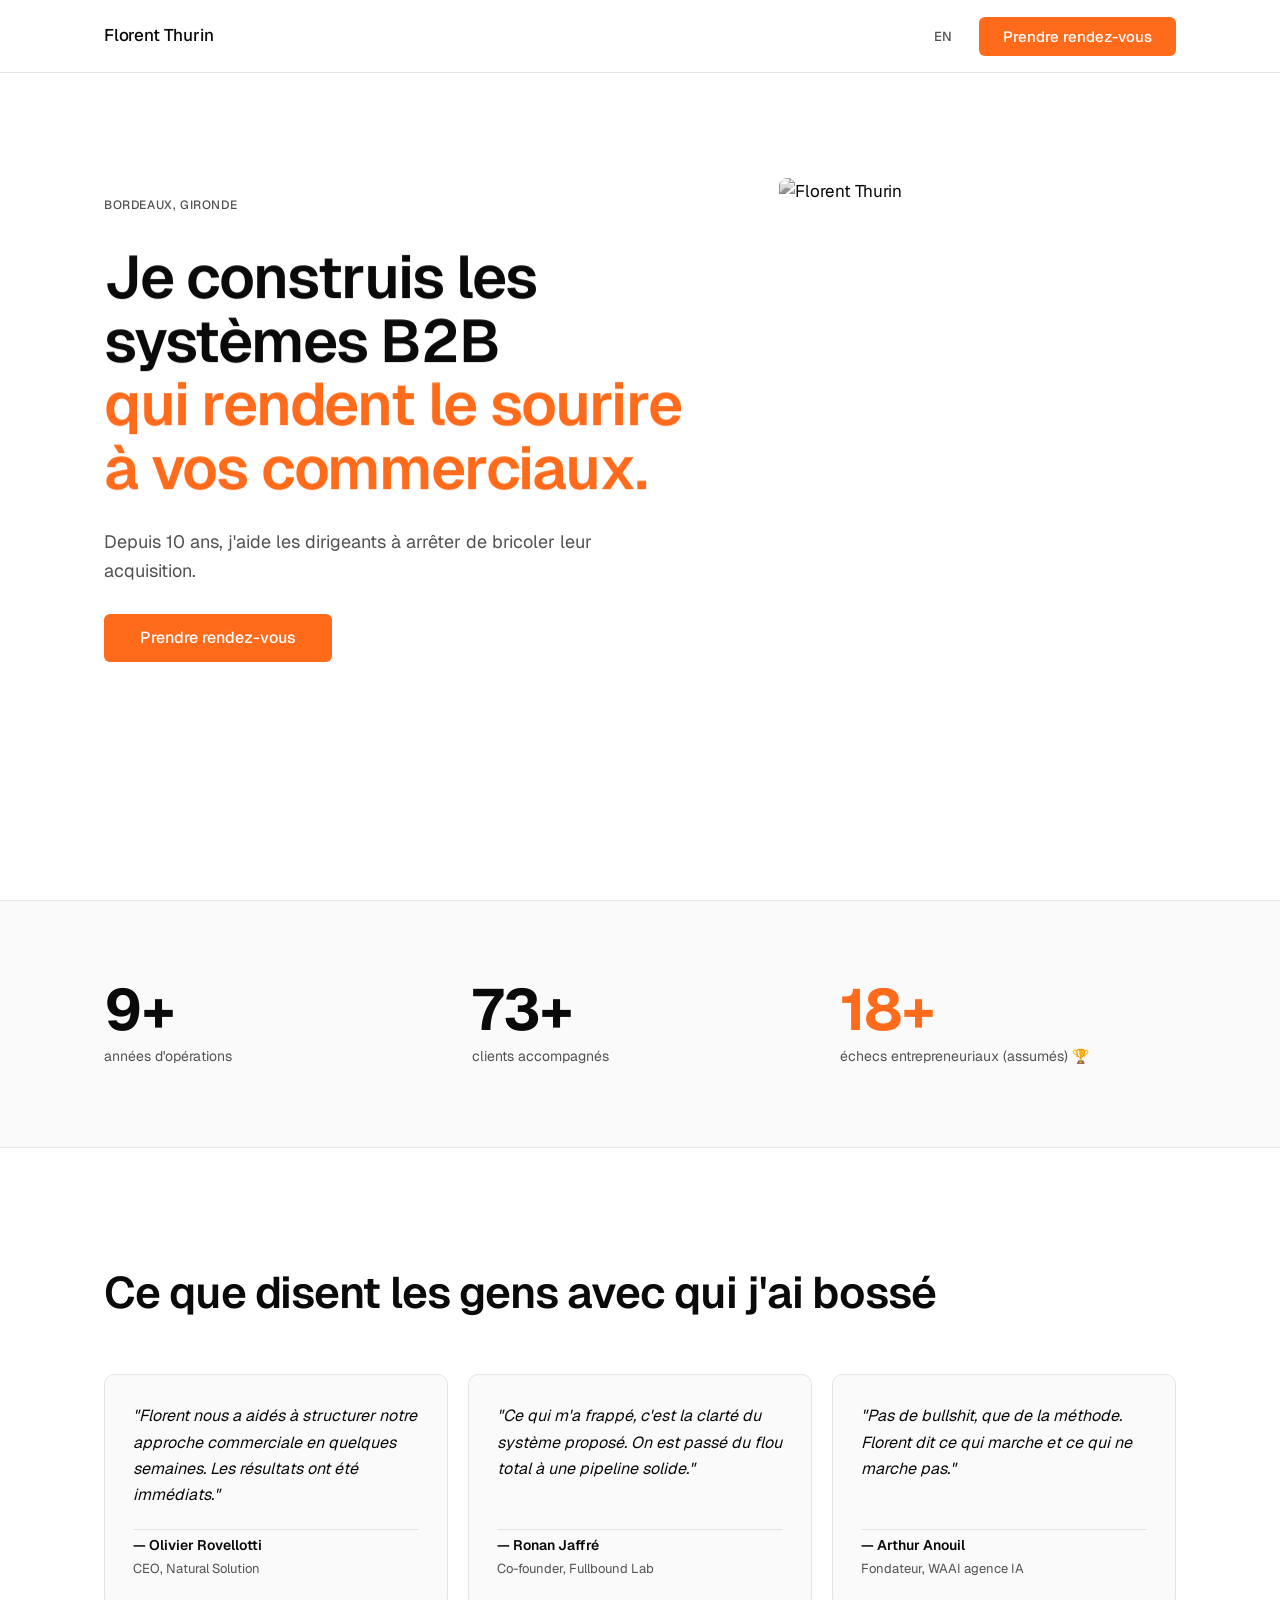
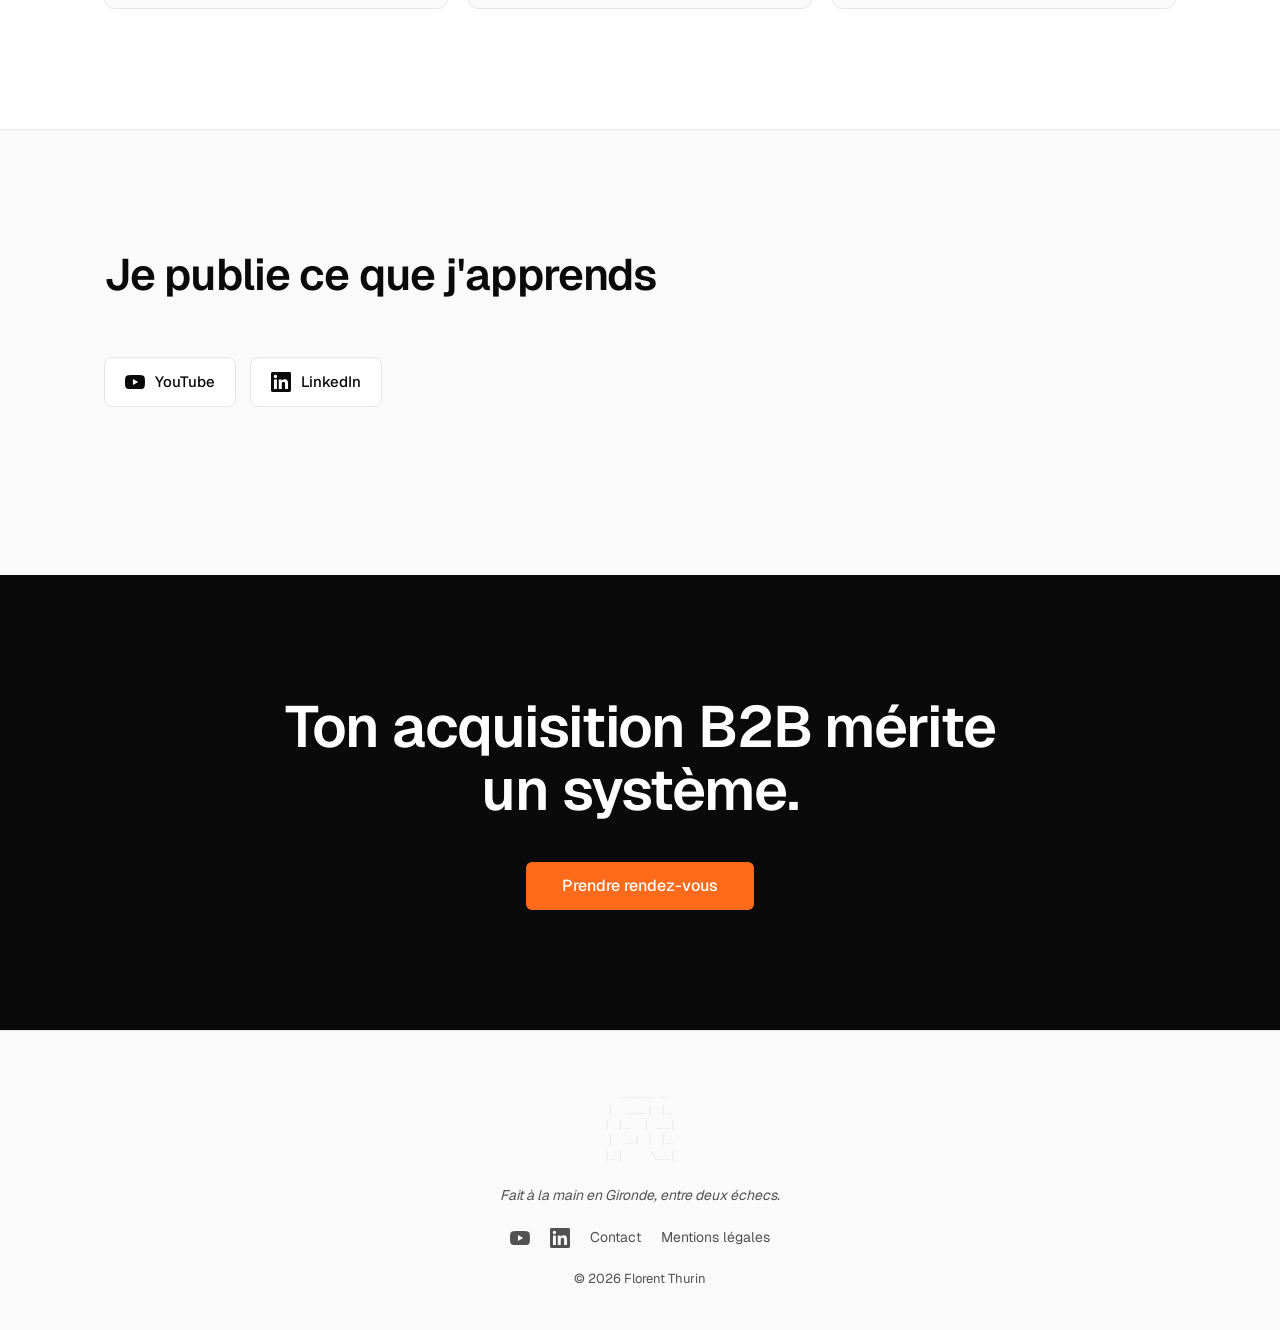
==== florentthurin-site/index.html @ 7fe62f09 "feat: intègre landing /comptable dans florentthurin-site" ====
<!DOCTYPE html>
<html lang="fr" data-lang="fr">
<head>
  <meta charset="UTF-8" />
  <meta name="viewport" content="width=device-width, initial-scale=1.0" />
  <title>Florent Thurin — Builder B2B & Go-to-Market</title>
  <meta name="description" content="Florent Thurin construit des systèmes B2B qui remplissent des agendas commerciaux. 10 ans d'expérience, 50+ clients accompagnés en Gironde et en France." />

  <!-- Open Graph -->
  <meta property="og:title" content="Florent Thurin — Builder B2B & Go-to-Market" />
  <meta property="og:description" content="Je construis des systèmes B2B qui remplissent des agendas commerciaux." />
  <meta property="og:image" content="https://florentthurin.com/assets/og-image.jpg" />
  <meta property="og:url" content="https://florentthurin.com" />
  <meta property="og:type" content="website" />
  <meta property="og:locale" content="fr_FR" />

  <!-- Twitter Card -->
  <meta name="twitter:card" content="summary_large_image" />
  <meta name="twitter:title" content="Florent Thurin — Builder B2B & Go-to-Market" />
  <meta name="twitter:description" content="Je construis des systèmes B2B qui remplissent des agendas commerciaux." />
  <meta name="twitter:image" content="https://florentthurin.com/assets/og-image.jpg" />

  <!-- JSON-LD Person -->
  <script type="application/ld+json">
  {
    "@context": "https://schema.org",
    "@type": "Person",
    "name": "Florent Thurin",
    "url": "https://florentthurin.com",
    "jobTitle": "Builder B2B & Go-to-Market",
    "description": "Je construis des systèmes B2B qui remplissent des agendas commerciaux.",
    "address": {
      "@type": "PostalAddress",
      "addressRegion": "Gironde",
      "addressCountry": "FR"
    },
    "sameAs": [
      "https://www.linkedin.com/in/florentthurin/",
      "https://www.youtube.com/@FlorentThurin"
    ]
  }
  </script>

  <!-- Fonts (Geist, fallback Inter) -->
  <link rel="preconnect" href="https://fonts.googleapis.com" />
  <link rel="preconnect" href="https://fonts.gstatic.com" crossorigin />
  <link href="https://fonts.googleapis.com/css2?family=Geist:wght@400;500;600;700&display=swap" rel="stylesheet" />

  <!-- Critical inline CSS (above-the-fold) -->
  <style>
    :root {
      --bg-primary: #FFFFFF;
      --bg-secondary: #FAFAFA;
      --text-primary: #0A0A0A;
      --text-secondary: #525252;
      --border: #E5E5E5;
      --accent: #FF6B1A;
      --accent-hover: #E55A0D;
      --font: 'Geist', 'Inter', -apple-system, system-ui, sans-serif;
      --max-width: 1200px;
      --pad-x: clamp(24px, 5vw, 80px);
    }
    *, *::before, *::after { box-sizing: border-box; margin: 0; padding: 0; }
    html { scroll-behavior: smooth; }
    body {
      font-family: var(--font);
      font-size: 17px;
      line-height: 1.6;
      color: var(--text-primary);
      background: var(--bg-primary);
      -webkit-font-smoothing: antialiased;
      -moz-osx-font-smoothing: grayscale;
    }
    .site-header {
      position: fixed;
      top: 0; left: 0; right: 0;
      z-index: 100;
      background: rgba(255,255,255,0.92);
      backdrop-filter: blur(12px);
      -webkit-backdrop-filter: blur(12px);
      border-bottom: 1px solid var(--border);
      transition: box-shadow 0.2s;
    }
    .site-header.scrolled { box-shadow: 0 2px 12px rgba(0,0,0,0.06); }
    .container { max-width: var(--max-width); margin: 0 auto; padding: 0 var(--pad-x); }
    .hero { min-height: 100svh; display: flex; align-items: center; padding-top: 72px; }
  </style>

  <link rel="stylesheet" href="styles.css" />

  <!-- Plausible Analytics — RGPD-friendly, sans cookies. Décommenter après déploiement. -->
  <!-- <script defer data-domain="florentthurin.com" src="https://plausible.io/js/script.js"></script> -->

  <link rel="icon" href="/assets/favicon.svg" type="image/svg+xml" />
  <link rel="icon" href="/assets/favicon.ico" sizes="any" />
</head>
<body>
  <!--
  ███████╗██╗      ██████╗ ██████╗ ███████╗███╗   ██╗████████╗
  ██╔════╝██║     ██╔═══██╗██╔══██╗██╔════╝████╗  ██║╚══██╔══╝
  █████╗  ██║     ██║   ██║██████╔╝█████╗  ██╔██╗ ██║   ██║
  ██╔══╝  ██║     ██║   ██║██╔══██╗██╔══╝  ██║╚██╗██║   ██║
  ██║     ███████╗╚██████╔╝██║  ██║███████╗██║ ╚████║   ██║
  ╚═╝     ╚══════╝ ╚═════╝ ╚═╝  ╚═╝╚══════╝╚═╝  ╚═══╝   ╚═╝

  ████████╗██╗  ██╗██╗   ██╗██████╗ ██╗███╗   ██╗
  ╚══██╔══╝██║  ██║██║   ██║██╔══██╗██║████╗  ██║
     ██║   ███████║██║   ██║██████╔╝██║██╔██╗ ██║
     ██║   ██╔══██║██║   ██║██╔══██╗██║██║╚██╗██║
     ██║   ██║  ██║╚██████╔╝██║  ██║██║██║ ╚████║
     ╚═╝   ╚═╝  ╚═╝ ╚═════╝ ╚═╝  ╚═╝╚═╝╚═╝  ╚═══╝

  Tu fouilles dans le code source ?
  C'est ce que je ferais aussi.
  Envoie-moi un DM → https://www.linkedin.com/in/florentthurin/
  -->

  <!-- HEADER -->
  <header class="site-header" id="site-header">
    <div class="container header-inner">
      <a href="/" class="logo" aria-label="Florent Thurin — accueil">Florent Thurin</a>
      <nav class="header-nav" aria-label="Navigation">
        <button class="lang-switch" id="lang-switch" aria-label="Switch to English">EN</button>
        <a href="https://calendly.com/florent-19/appel-intro" class="btn btn-primary cta-link" data-i18n="cta">Prendre rendez-vous</a>
      </nav>
    </div>
  </header>

  <main>
    <!-- HERO -->
    <section class="hero" id="hero" aria-label="Introduction">
      <div class="container hero-inner">
        <div class="hero-content">
          <div class="hero-eyebrow">
            <span class="label">Bordeaux, Gironde</span>
          </div>
          <h1 class="hero-title">
            <span class="reveal-line"><span class="reveal-inner" data-i18n="heroLine1">Je construis les systèmes B2B</span></span>
            <span class="reveal-line"><span class="reveal-inner accent-line" data-i18n="heroLine2">qui rendent le sourire à vos commerciaux.</span></span>
          </h1>
          <p class="hero-subtitle" data-i18n="heroSubtitle">
            Depuis 10 ans, j'aide les dirigeants à arrêter de bricoler leur acquisition.
          </p>
          <div class="hero-cta">
            <a href="https://calendly.com/florent-19/appel-intro" class="btn btn-primary btn-large cta-link" data-i18n="cta">
              Prendre rendez-vous
            </a>
          </div>
        </div>
        <div class="hero-photo">
          <img src="/assets/portrait.jpg" alt="Florent Thurin" class="portrait" width="480" height="600" loading="eager" />
        </div>
      </div>
    </section>

    <!-- STATS -->
    <section class="stats" id="stats" aria-label="Chiffres clés">
      <div class="container">
        <div class="stats-grid">
          <div class="stat-item">
            <span class="stat-number" data-target="10" data-suffix="+">10+</span>
            <span class="stat-label" data-i18n="stat1">années d'opérations</span>
          </div>
          <div class="stat-item">
            <span class="stat-number" data-target="80" data-suffix="+">80+</span>
            <span class="stat-label" data-i18n="stat2">clients accompagnés</span>
          </div>
          <div class="stat-item stat-trophy" tabindex="0" aria-describedby="trophy-tooltip">
            <span class="stat-number" data-target="20" data-suffix="+">20+</span>
            <span class="stat-label" data-i18n="stat4">échecs entrepreneuriaux <em>(assumés)</em> 🏆</span>
            <div class="stat-tooltip" id="trophy-tooltip" role="tooltip" data-i18n="stat4Tooltip">
              Dont 3 dont je suis encore fier.
            </div>
          </div>
        </div>
      </div>
    </section>

    <!-- TÉMOIGNAGES -->
    <section class="testimonials" id="testimonials" aria-label="Témoignages">
      <div class="container">
        <h2 class="section-title" data-i18n="testimonialsTitle">Ce que disent les gens avec qui j'ai bossé</h2>
        <div class="testimonials-grid">
          <figure class="testimonial-card">
            <blockquote>
              <p data-i18n="t1text">"Florent nous a aidés à structurer notre approche commerciale en quelques semaines. Les résultats ont été immédiats."</p>
            </blockquote>
            <figcaption>
              <strong data-i18n="t1author">— Prénom Nom</strong>
              <span data-i18n="t1role">CEO, Entreprise</span>
            </figcaption>
          </figure>
          <figure class="testimonial-card">
            <blockquote>
              <p data-i18n="t2text">"Ce qui m'a frappé, c'est la clarté du système proposé. On est passé du flou total à une pipeline solide."</p>
            </blockquote>
            <figcaption>
              <strong data-i18n="t2author">— Prénom Nom</strong>
              <span data-i18n="t2role">Fondateur, Startup</span>
            </figcaption>
          </figure>
          <figure class="testimonial-card">
            <blockquote>
              <p data-i18n="t3text">"Pas de bullshit, que de la méthode. Florent dit ce qui marche et ce qui ne marche pas."</p>
            </blockquote>
            <figcaption>
              <strong data-i18n="t3author">— Prénom Nom</strong>
              <span data-i18n="t3role">Directeur Commercial, PME</span>
            </figcaption>
          </figure>
        </div>
      </div>
    </section>

    <!-- CONTENUS & RESSOURCES -->
    <section class="content-section" id="content" aria-label="Contenus">
      <div class="container">
        <h2 class="section-title" data-i18n="contentTitle">Je publie ce que j'apprends</h2>
        <div class="content-platforms">
          <a href="https://www.youtube.com/@FlorentThurin" class="platform-card" target="_blank" rel="noopener noreferrer" aria-label="Chaîne YouTube de Florent Thurin">
            <svg class="platform-icon" viewBox="0 0 24 24" fill="currentColor" aria-hidden="true">
              <path d="M23.498 6.186a3.016 3.016 0 0 0-2.122-2.136C19.505 3.545 12 3.545 12 3.545s-7.505 0-9.377.505A3.017 3.017 0 0 0 .502 6.186C0 8.07 0 12 0 12s0 3.93.502 5.814a3.016 3.016 0 0 0 2.122 2.136c1.871.505 9.376.505 9.376.505s7.505 0 9.377-.505a3.015 3.015 0 0 0 2.122-2.136C24 15.93 24 12 24 12s0-3.93-.502-5.814zM9.545 15.568V8.432L15.818 12l-6.273 3.568z"/>
            </svg>
            <span class="platform-name">YouTube</span>
          </a>
          <a href="https://www.linkedin.com/in/florentthurin/" class="platform-card" target="_blank" rel="noopener noreferrer" aria-label="Profil LinkedIn de Florent Thurin">
            <svg class="platform-icon" viewBox="0 0 24 24" fill="currentColor" aria-hidden="true">
              <path d="M20.447 20.452h-3.554v-5.569c0-1.328-.027-3.037-1.852-3.037-1.853 0-2.136 1.445-2.136 2.939v5.667H9.351V9h3.414v1.561h.046c.477-.9 1.637-1.85 3.37-1.85 3.601 0 4.267 2.37 4.267 5.455v6.286zM5.337 7.433a2.062 2.062 0 0 1-2.063-2.065 2.064 2.064 0 1 1 2.063 2.065zm1.782 13.019H3.555V9h3.564v11.452zM22.225 0H1.771C.792 0 0 .774 0 1.729v20.542C0 23.227.792 24 1.771 24h20.451C23.2 24 24 23.227 24 22.271V1.729C24 .774 23.2 0 22.222 0h.003z"/>
            </svg>
            <span class="platform-name">LinkedIn</span>
          </a>
        </div>

        <!-- Vidéo supprimée — à réactiver quand une URL spécifique est disponible -->
        <div class="video-facade-wrap" style="display:none">
          <div class="video-facade" id="video-facade" data-video-id="" role="button" tabindex="0" aria-label="Lire la vidéo">
            <button class="video-play-btn" aria-label="Lire la vidéo" tabindex="-1">
              <svg viewBox="0 0 24 24" fill="currentColor" aria-hidden="true">
                <path d="M8 5v14l11-7z"/>
              </svg>
            </button>
          </div>
        </div>
      </div>
    </section>

    <!-- CTA FINAL -->
    <section class="cta-final" id="cta-final" aria-label="Prise de contact">
      <div class="container cta-final-inner">
        <h2 class="cta-final-title" data-i18n="ctaTitle">
          Ton acquisition B2B mérite un système.
        </h2>
        <a href="https://calendly.com/florent-19/appel-intro" class="btn btn-primary btn-large cta-link" data-i18n="cta">
          Prendre rendez-vous
        </a>
      </div>
    </section>
  </main>

  <!-- FOOTER -->
  <footer class="site-footer" aria-label="Pied de page">
    <div class="container footer-inner">
      <pre class="footer-ascii" aria-hidden="true">
 _____ _
|  ___| |_
| |_  | __|
|  _| | |_
|_|    \__|</pre>
      <p class="footer-punchline" data-i18n="footerPunchline">
        Fait à la main en Gironde, entre deux échecs.
      </p>
      <nav class="footer-links" aria-label="Liens">
        <a href="https://www.youtube.com/@FlorentThurin" target="_blank" rel="noopener noreferrer" aria-label="YouTube">
          <svg class="footer-icon" viewBox="0 0 24 24" fill="currentColor" aria-hidden="true">
            <path d="M23.498 6.186a3.016 3.016 0 0 0-2.122-2.136C19.505 3.545 12 3.545 12 3.545s-7.505 0-9.377.505A3.017 3.017 0 0 0 .502 6.186C0 8.07 0 12 0 12s0 3.93.502 5.814a3.016 3.016 0 0 0 2.122 2.136c1.871.505 9.376.505 9.376.505s7.505 0 9.377-.505a3.015 3.015 0 0 0 2.122-2.136C24 15.93 24 12 24 12s0-3.93-.502-5.814zM9.545 15.568V8.432L15.818 12l-6.273 3.568z"/>
          </svg>
          <span class="sr-only">YouTube</span>
        </a>
        <a href="https://www.linkedin.com/in/florentthurin/" target="_blank" rel="noopener noreferrer" aria-label="LinkedIn">
          <svg class="footer-icon" viewBox="0 0 24 24" fill="currentColor" aria-hidden="true">
            <path d="M20.447 20.452h-3.554v-5.569c0-1.328-.027-3.037-1.852-3.037-1.853 0-2.136 1.445-2.136 2.939v5.667H9.351V9h3.414v1.561h.046c.477-.9 1.637-1.85 3.37-1.85 3.601 0 4.267 2.37 4.267 5.455v6.286zM5.337 7.433a2.062 2.062 0 0 1-2.063-2.065 2.064 2.064 0 1 1 2.063 2.065zm1.782 13.019H3.555V9h3.564v11.452zM22.225 0H1.771C.792 0 0 .774 0 1.729v20.542C0 23.227.792 24 1.771 24h20.451C23.2 24 24 23.227 24 22.271V1.729C24 .774 23.2 0 22.222 0h.003z"/>
          </svg>
          <span class="sr-only">LinkedIn</span>
        </a>
        <a href="mailto:intern@florentthurin.com" data-i18n="footerContact">Contact</a>
        <a href="#mentions-legales" data-i18n="footerLegal">Mentions légales</a>
      </nav>
      <p class="footer-copy">
        © <span id="current-year">2026</span> Florent Thurin
      </p>
    </div>
  </footer>


  <script src="script.js"></script>
</body>
</html>
---- florentthurin-site/styles.css ----
/* ============================================
   FLORENTTHURIN.COM — STYLES
   ============================================ */

/* === RESET === */
img, video { max-width: 100%; height: auto; display: block; }
a { color: inherit; text-decoration: none; }
button { cursor: pointer; border: none; background: none; font-family: inherit; }
ul, ol { list-style: none; }

/* === UTILITIES === */
.sr-only {
  position: absolute;
  width: 1px; height: 1px;
  padding: 0; margin: -1px;
  overflow: hidden;
  clip: rect(0,0,0,0);
  white-space: nowrap;
  border: 0;
}

.label {
  font-size: 12px;
  font-weight: 500;
  letter-spacing: 0.05em;
  text-transform: uppercase;
  color: var(--text-secondary);
}

/* === BUTTONS === */
.btn {
  display: inline-flex;
  align-items: center;
  justify-content: center;
  padding: 12px 24px;
  border-radius: 6px;
  font-family: var(--font);
  font-size: 15px;
  font-weight: 500;
  line-height: 1;
  text-decoration: none;
  transition: background 0.2s, transform 0.15s, box-shadow 0.2s;
  white-space: nowrap;
}

.btn-primary {
  background: var(--accent);
  color: #fff;
}

.btn-primary:hover {
  background: var(--accent-hover);
  transform: translateY(-1px);
  box-shadow: 0 4px 16px rgba(255, 107, 26, 0.25);
}

.btn-primary:active {
  transform: translateY(0);
}

.btn-primary:focus-visible {
  outline: 3px solid var(--accent);
  outline-offset: 3px;
}

.btn-large {
  padding: 16px 36px;
  font-size: 16px;
}

/* === HEADER === */
.header-inner {
  display: flex;
  align-items: center;
  justify-content: space-between;
  height: 72px;
}

.logo {
  font-size: 17px;
  font-weight: 500;
  color: var(--text-primary);
  letter-spacing: -0.01em;
  transition: color 0.2s;
}

.logo:hover { color: var(--accent); }

.header-nav {
  display: flex;
  align-items: center;
  gap: 16px;
}

.lang-switch {
  font-family: var(--font);
  font-size: 13px;
  font-weight: 500;
  letter-spacing: 0.05em;
  text-transform: uppercase;
  color: var(--text-secondary);
  padding: 6px 10px;
  border-radius: 4px;
  transition: color 0.2s, background 0.2s;
}

.lang-switch:hover {
  color: var(--text-primary);
  background: var(--bg-secondary);
}

.lang-switch:focus-visible {
  outline: 2px solid var(--accent);
  outline-offset: 2px;
}

/* === HERO === */
.hero-inner {
  display: grid;
  grid-template-columns: 1fr;
  gap: 48px;
  padding-top: 64px;
  padding-bottom: 80px;
  align-items: center;
}

@media (min-width: 1024px) {
  .hero-inner {
    grid-template-columns: 3fr 2fr;
    gap: 80px;
    padding-top: 0;
    padding-bottom: 0;
  }
  /* Placeholder caché sur desktop — remettre 2 colonnes quand la vraie photo arrive */
  .hero-photo:has(.photo-placeholder) {
    display: none;
  }
  .hero-inner:has(.photo-placeholder) {
    grid-template-columns: 1fr;
  }
}

.hero-content {
  display: flex;
  flex-direction: column;
  gap: 28px;
}

/* Eyebrow reveal on load */
.hero-eyebrow {
  opacity: 0;
  transform: translateY(14px);
}

/* Title reveal — masque qui remonte */
.hero-title {
  font-size: clamp(40px, 5vw, 60px);
  font-weight: 600;
  line-height: 1.06;
  letter-spacing: -0.02em;
  color: var(--text-primary);
}

.reveal-line {
  display: block;
  overflow: hidden;
}

.reveal-inner {
  display: block;
  transform: translateY(110%);
  will-change: transform;
}

.accent-line { color: var(--accent); }

/* Hero subtitle + CTA hidden before animation */
.hero-subtitle {
  font-size: 18px;
  color: var(--text-secondary);
  line-height: 1.6;
  max-width: 540px;
  opacity: 0;
  transform: translateY(20px);
}

.hero-cta {
  opacity: 0;
  transform: translateY(20px);
}

/* Photo */
.hero-photo {
  order: -1;
  opacity: 0;
}

@media (min-width: 1024px) {
  .hero-photo { order: initial; }
}

.photo-placeholder {
  width: 100%;
  aspect-ratio: 3/4;
  max-width: 360px;
  max-height: 260px;
  margin: 0 auto;
  background: linear-gradient(135deg, #F0F0F0 0%, #E8E8E8 100%);
  border-radius: 8px;
  display: flex;
  align-items: center;
  justify-content: center;
}

@media (min-width: 1024px) {
  .photo-placeholder {
    max-width: 100%;
    max-height: none;
    margin: 0;
  }
}

.photo-initials {
  font-size: 72px;
  font-weight: 700;
  color: #BFBFBF;
  letter-spacing: -0.02em;
  user-select: none;
}

img.portrait {
  width: 100%;
  height: 100%;
  object-fit: cover;
  border-radius: 8px;
  filter: grayscale(100%) contrast(1.05);
  display: block;
}

@media (min-width: 1024px) {
  img.portrait {
    max-height: 580px;
    object-position: center top;
  }
}

/* === HERO ANIMATION (triggered by JS adding .hero-animate) === */

.hero-animate .reveal-inner {
  transition: transform 0.9s cubic-bezier(0.16, 1, 0.3, 1);
  transform: translateY(0);
}

.hero-animate .reveal-line:nth-child(2) .reveal-inner { transition-delay: 0.1s; }

.hero-animate .hero-eyebrow {
  transition: opacity 0.6s ease, transform 0.6s ease;
  transition-delay: 0.05s;
  opacity: 1;
  transform: none;
}

.hero-animate .hero-subtitle {
  transition: opacity 0.7s ease, transform 0.7s ease;
  transition-delay: 0.35s;
  opacity: 1;
  transform: none;
}

.hero-animate .hero-cta {
  transition: opacity 0.7s ease, transform 0.7s ease;
  transition-delay: 0.45s;
  opacity: 1;
  transform: none;
}

.hero-animate .hero-photo {
  transition: opacity 1s ease;
  transition-delay: 0.15s;
  opacity: 1;
}

/* === SECTIONS (général) === */
section {
  padding: 120px 0;
}

@media (max-width: 640px) {
  section { padding: 80px 0; }
}

.section-title {
  font-size: clamp(28px, 4vw, 44px);
  font-weight: 600;
  letter-spacing: -0.02em;
  line-height: 1.15;
  margin-bottom: 56px;
}

/* === STATS === */
.stats {
  background: var(--bg-secondary);
  padding: 80px 0;
  border-top: 1px solid var(--border);
  border-bottom: 1px solid var(--border);
}

.stats-grid {
  display: grid;
  grid-template-columns: repeat(2, 1fr);
  gap: 48px 32px;
}

@media (min-width: 640px) {
  .stats-grid { grid-template-columns: repeat(3, 1fr); }
}

.stat-item {
  display: flex;
  flex-direction: column;
  gap: 8px;
  position: relative;
}

.stat-number {
  font-size: clamp(38px, 5vw, 58px);
  font-weight: 700;
  letter-spacing: -0.02em;
  line-height: 1;
  color: var(--text-primary);
  transition: color 0.3s;
}

.stat-text {
  font-size: clamp(28px, 3.5vw, 42px);
}

.stat-label {
  font-size: 14px;
  color: var(--text-secondary);
  line-height: 1.4;
}

.stat-label em {
  font-style: normal;
}

/* Stat trophy (20+ échecs) */
.stat-trophy {
  cursor: default;
}

.stat-trophy .stat-number {
  color: var(--accent);
}

.stat-trophy:hover .stat-tooltip,
.stat-trophy:focus .stat-tooltip {
  opacity: 1;
  transform: translateY(0);
  pointer-events: auto;
}

.stat-tooltip {
  position: absolute;
  bottom: calc(100% + 10px);
  left: 0;
  background: var(--text-primary);
  color: #fff;
  font-size: 13px;
  line-height: 1.4;
  padding: 8px 12px;
  border-radius: 6px;
  white-space: nowrap;
  opacity: 0;
  transform: translateY(6px);
  pointer-events: none;
  transition: opacity 0.2s, transform 0.2s;
  z-index: 10;
}

.stat-tooltip::after {
  content: '';
  position: absolute;
  top: 100%;
  left: 16px;
  border: 5px solid transparent;
  border-top-color: var(--text-primary);
}

/* === TÉMOIGNAGES === */
.testimonials {
  background: var(--bg-primary);
}

.testimonials-grid {
  display: grid;
  grid-template-columns: 1fr;
  gap: 20px;
}

@media (min-width: 640px) {
  .testimonials-grid { grid-template-columns: repeat(2, 1fr); }
}

@media (min-width: 1024px) {
  .testimonials-grid { grid-template-columns: repeat(3, 1fr); }
}

.testimonial-card {
  background: var(--bg-secondary);
  border: 1px solid var(--border);
  border-radius: 10px;
  padding: 28px;
  display: flex;
  flex-direction: column;
  gap: 20px;
  transition: border-color 0.2s, box-shadow 0.2s, transform 0.2s;
}

.testimonial-card:hover {
  border-color: #D0D0D0;
  box-shadow: 0 4px 24px rgba(0,0,0,0.06);
  transform: translateY(-2px);
}

.testimonial-card blockquote p {
  font-size: 16px;
  line-height: 1.65;
  color: var(--text-primary);
  font-style: italic;
}

.testimonial-card figcaption {
  display: flex;
  flex-direction: column;
  gap: 3px;
  margin-top: auto;
  padding-top: 4px;
  border-top: 1px solid var(--border);
}

.testimonial-card figcaption strong {
  font-size: 14px;
  font-weight: 600;
  color: var(--text-primary);
}

.testimonial-card figcaption span {
  font-size: 13px;
  color: var(--text-secondary);
}

/* === CONTENUS === */
.content-section {
  background: var(--bg-secondary);
  border-top: 1px solid var(--border);
}

.content-platforms {
  display: flex;
  gap: 14px;
  flex-wrap: wrap;
  margin-bottom: 48px;
}

.platform-card {
  display: inline-flex;
  align-items: center;
  gap: 10px;
  padding: 12px 20px;
  background: var(--bg-primary);
  border: 1px solid var(--border);
  border-radius: 8px;
  font-size: 15px;
  font-weight: 500;
  color: var(--text-primary);
  transition: border-color 0.2s, transform 0.15s, box-shadow 0.2s;
  position: relative;
}

.platform-card:hover {
  border-color: var(--accent);
  transform: translateY(-2px);
  box-shadow: 0 4px 16px rgba(255, 107, 26, 0.1);
}

.platform-card:focus-visible {
  outline: 2px solid var(--accent);
  outline-offset: 2px;
}

.platform-icon {
  width: 20px;
  height: 20px;
  flex-shrink: 0;
}

.platform-badge {
  font-size: 10px;
  font-weight: 600;
  letter-spacing: 0.05em;
  text-transform: uppercase;
  background: var(--accent);
  color: #fff;
  padding: 2px 7px;
  border-radius: 3px;
  margin-left: 2px;
}

/* Vidéo YouTube (facade) */
.video-facade-wrap {
  max-width: 800px;
}

.video-facade {
  position: relative;
  aspect-ratio: 16/9;
  background: #111;
  border-radius: 10px;
  overflow: hidden;
  cursor: pointer;
}

.video-facade.no-thumb {
  background: linear-gradient(135deg, #1a1a1a 0%, #2a2a2a 100%);
  display: flex;
  align-items: center;
  justify-content: center;
}

.video-thumbnail {
  width: 100%;
  height: 100%;
  object-fit: cover;
  opacity: 0.85;
  transition: opacity 0.25s;
}

.video-facade:hover .video-thumbnail { opacity: 0.65; }

.video-play-btn {
  position: absolute;
  top: 50%;
  left: 50%;
  transform: translate(-50%, -50%);
  width: 72px;
  height: 72px;
  background: rgba(255,255,255,0.95);
  border-radius: 50%;
  display: flex;
  align-items: center;
  justify-content: center;
  transition: transform 0.2s, background 0.2s;
  box-shadow: 0 4px 24px rgba(0,0,0,0.2);
}

.video-facade:hover .video-play-btn,
.video-facade:focus-visible .video-play-btn {
  transform: translate(-50%, -50%) scale(1.1);
  background: #fff;
}

.video-play-btn svg {
  width: 28px;
  height: 28px;
  color: var(--accent);
  margin-left: 4px;
}

.video-facade iframe {
  position: absolute;
  inset: 0;
  width: 100%;
  height: 100%;
  border: 0;
}

.video-facade:focus-visible {
  outline: 3px solid var(--accent);
  outline-offset: 3px;
}

/* === CTA FINAL === */
.cta-final {
  background: var(--text-primary);
  color: #fff;
}

.cta-final-inner {
  display: flex;
  flex-direction: column;
  align-items: center;
  text-align: center;
  gap: 40px;
}

.cta-final-title {
  font-size: clamp(32px, 5vw, 58px);
  font-weight: 600;
  letter-spacing: -0.02em;
  line-height: 1.1;
  max-width: 720px;
}

/* === FOOTER === */
.site-footer {
  background: var(--bg-secondary);
  border-top: 1px solid var(--border);
  padding: 56px 0 40px;
}

.footer-inner {
  display: flex;
  flex-direction: column;
  align-items: center;
  gap: 20px;
  text-align: center;
}

.footer-ascii {
  font-family: monospace;
  font-size: 11px;
  line-height: 1.4;
  color: var(--border);
  white-space: pre;
  user-select: none;
  letter-spacing: 0;
}

.footer-punchline {
  font-size: 14px;
  font-style: italic;
  color: var(--text-secondary);
}

.footer-links {
  display: flex;
  align-items: center;
  gap: 20px;
  flex-wrap: wrap;
  justify-content: center;
}

.footer-links a {
  font-size: 14px;
  color: var(--text-secondary);
  transition: color 0.2s;
  display: inline-flex;
  align-items: center;
}

.footer-links a:hover { color: var(--accent); }

.footer-links a:focus-visible {
  outline: 2px solid var(--accent);
  outline-offset: 2px;
  border-radius: 2px;
}

.footer-icon {
  width: 20px;
  height: 20px;
}

.footer-copy {
  font-size: 13px;
  color: var(--text-secondary);
}


/* === SCROLL FADE-IN (appliqué par JS) === */
.fade-in-up {
  opacity: 0;
  transform: translateY(24px);
  transition: opacity 0.65s ease, transform 0.65s ease;
}

.fade-in-up.is-visible {
  opacity: 1;
  transform: none;
}

/* === FOCUS GLOBAL === */
:focus-visible {
  outline: 2px solid var(--accent);
  outline-offset: 3px;
  border-radius: 2px;
}

/* === PRINT === */
@media print {
  .site-header,
  .sticky-cta,
  .hero-photo,
  .video-facade-wrap,
  .cta-final { display: none; }
  body { font-size: 14px; }
}
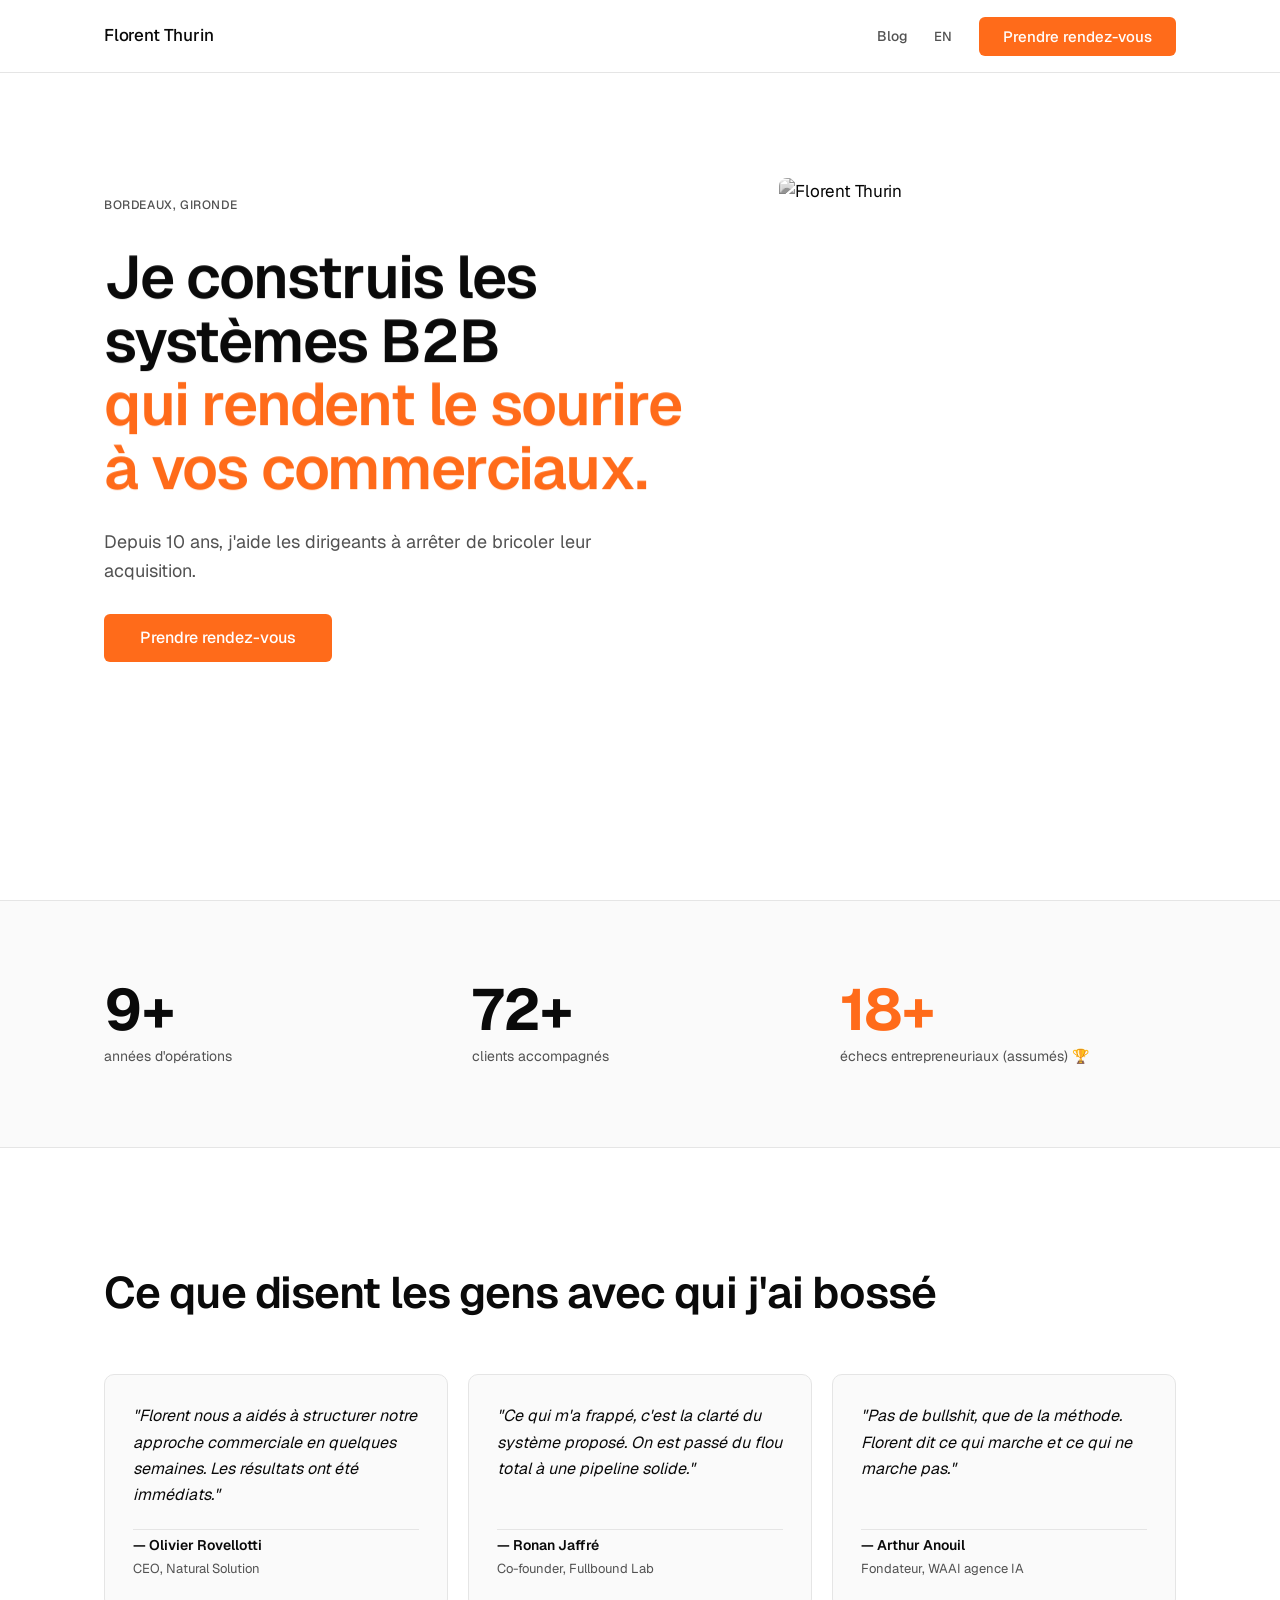
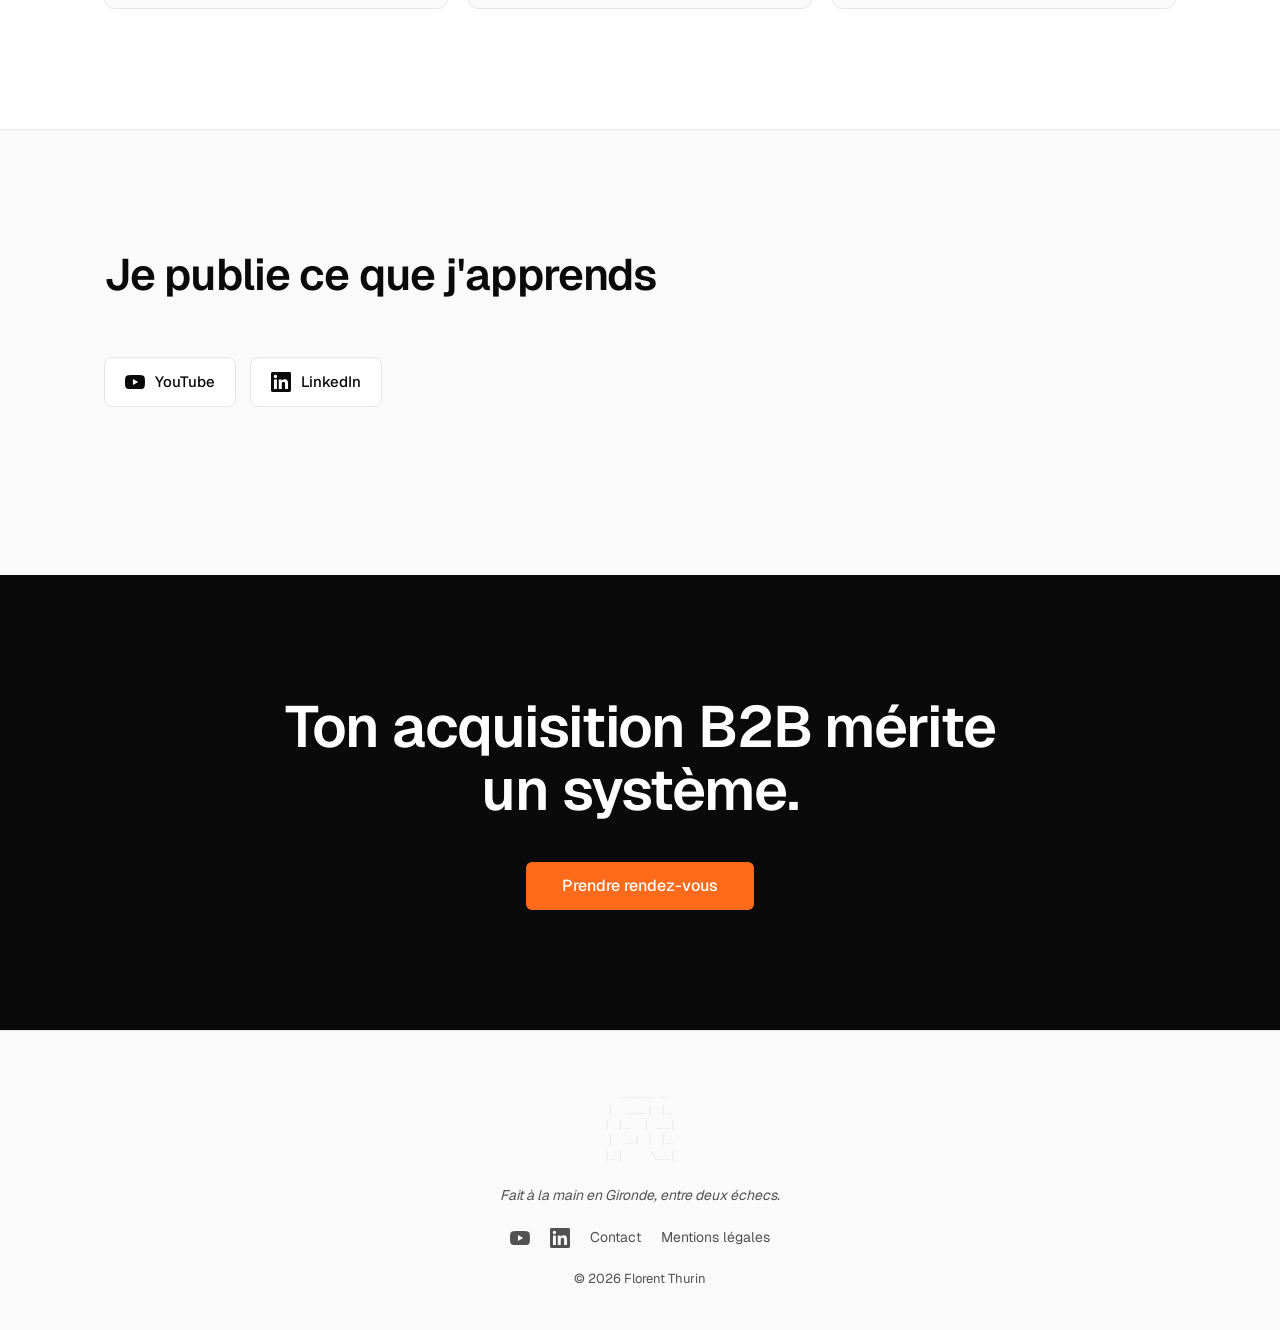
==== commit 7006214e: "feat(blog): launch blog + first SEO article (acquisition-b2b-experte-ia) - Add blog/index.html, blog" ====
--- a/florentthurin-site/index.html
+++ b/florentthurin-site/index.html
@@ -120,6 +120,7 @@
     <div class="container header-inner">
       <a href="/" class="logo" aria-label="Florent Thurin — accueil">Florent Thurin</a>
       <nav class="header-nav" aria-label="Navigation">
+        <a href="/blog/" class="nav-link">Blog</a>
         <button class="lang-switch" id="lang-switch" aria-label="Switch to English">EN</button>
         <a href="https://calendly.com/florent-19/appel-intro" class="btn btn-primary cta-link" data-i18n="cta">Prendre rendez-vous</a>
       </nav>
--- a/florentthurin-site/styles.css
+++ b/florentthurin-site/styles.css
@@ -90,6 +90,19 @@
   display: flex;
   align-items: center;
   gap: 16px;
+}
+
+.nav-link {
+  font-family: var(--font);
+  font-size: 14px;
+  font-weight: 500;
+  color: var(--text-secondary);
+  text-decoration: none;
+  transition: color 0.2s;
+}
+
+.nav-link:hover {
+  color: var(--accent);
 }
 
 .lang-switch {
